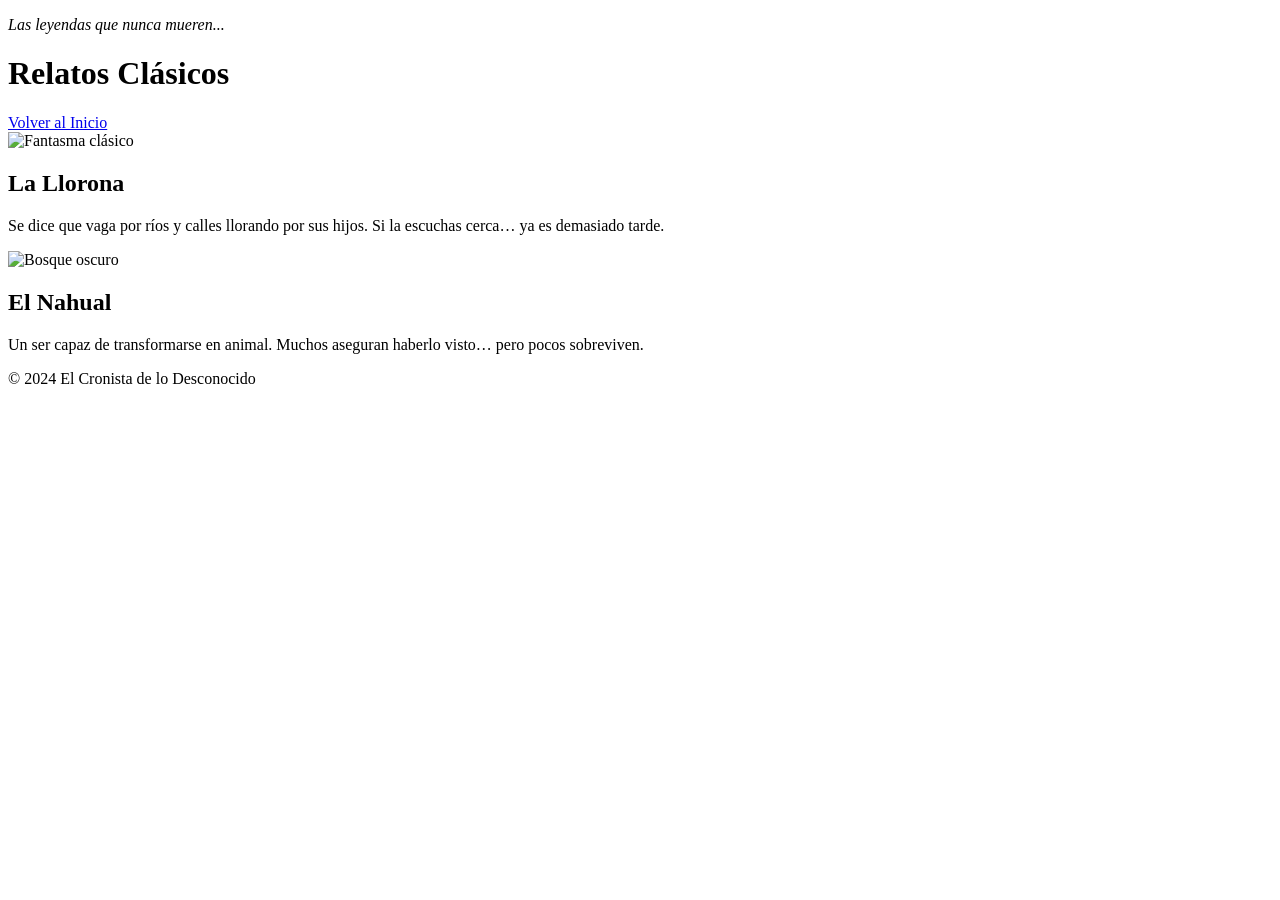
==== clasicos.html @ 6b89bf3b "Add files via upload" ====
<!DOCTYPE html>
<html lang="es">
<head>
<meta charset="UTF-8">
<title>Relatos Clásicos</title>

<meta name="viewport" content="width=device-width, initial-scale=1.0">

<link rel="stylesheet" href="css/clasicos.css">
</head>

<body>

<header>
    <p><em>Las leyendas que nunca mueren...</em></p>
    <h1>Relatos Clásicos</h1>

    <a href="el cronista de lo desconocido.html" class="btn">Volver al Inicio</a>
</header>

<section>

    <div class="clasico">
        <img src="fantasma.jpg" alt="Fantasma clásico">
        <div>
            <h2>La Llorona</h2>
            <p>
                Se dice que vaga por ríos y calles llorando por sus hijos.
                Si la escuchas cerca… ya es demasiado tarde.
            </p>
        </div>
    </div>

    <div class="clasico">
        <img src="bosque.jpg" alt="Bosque oscuro">
        <div>
            <h2>El Nahual</h2>
            <p>
                Un ser capaz de transformarse en animal.
                Muchos aseguran haberlo visto… pero pocos sobreviven.
            </p>
        </div>
    </div>

</section>

<footer>
    <p>&copy; 2024 El Cronista de lo Desconocido</p>
</footer>

</body>
</html>
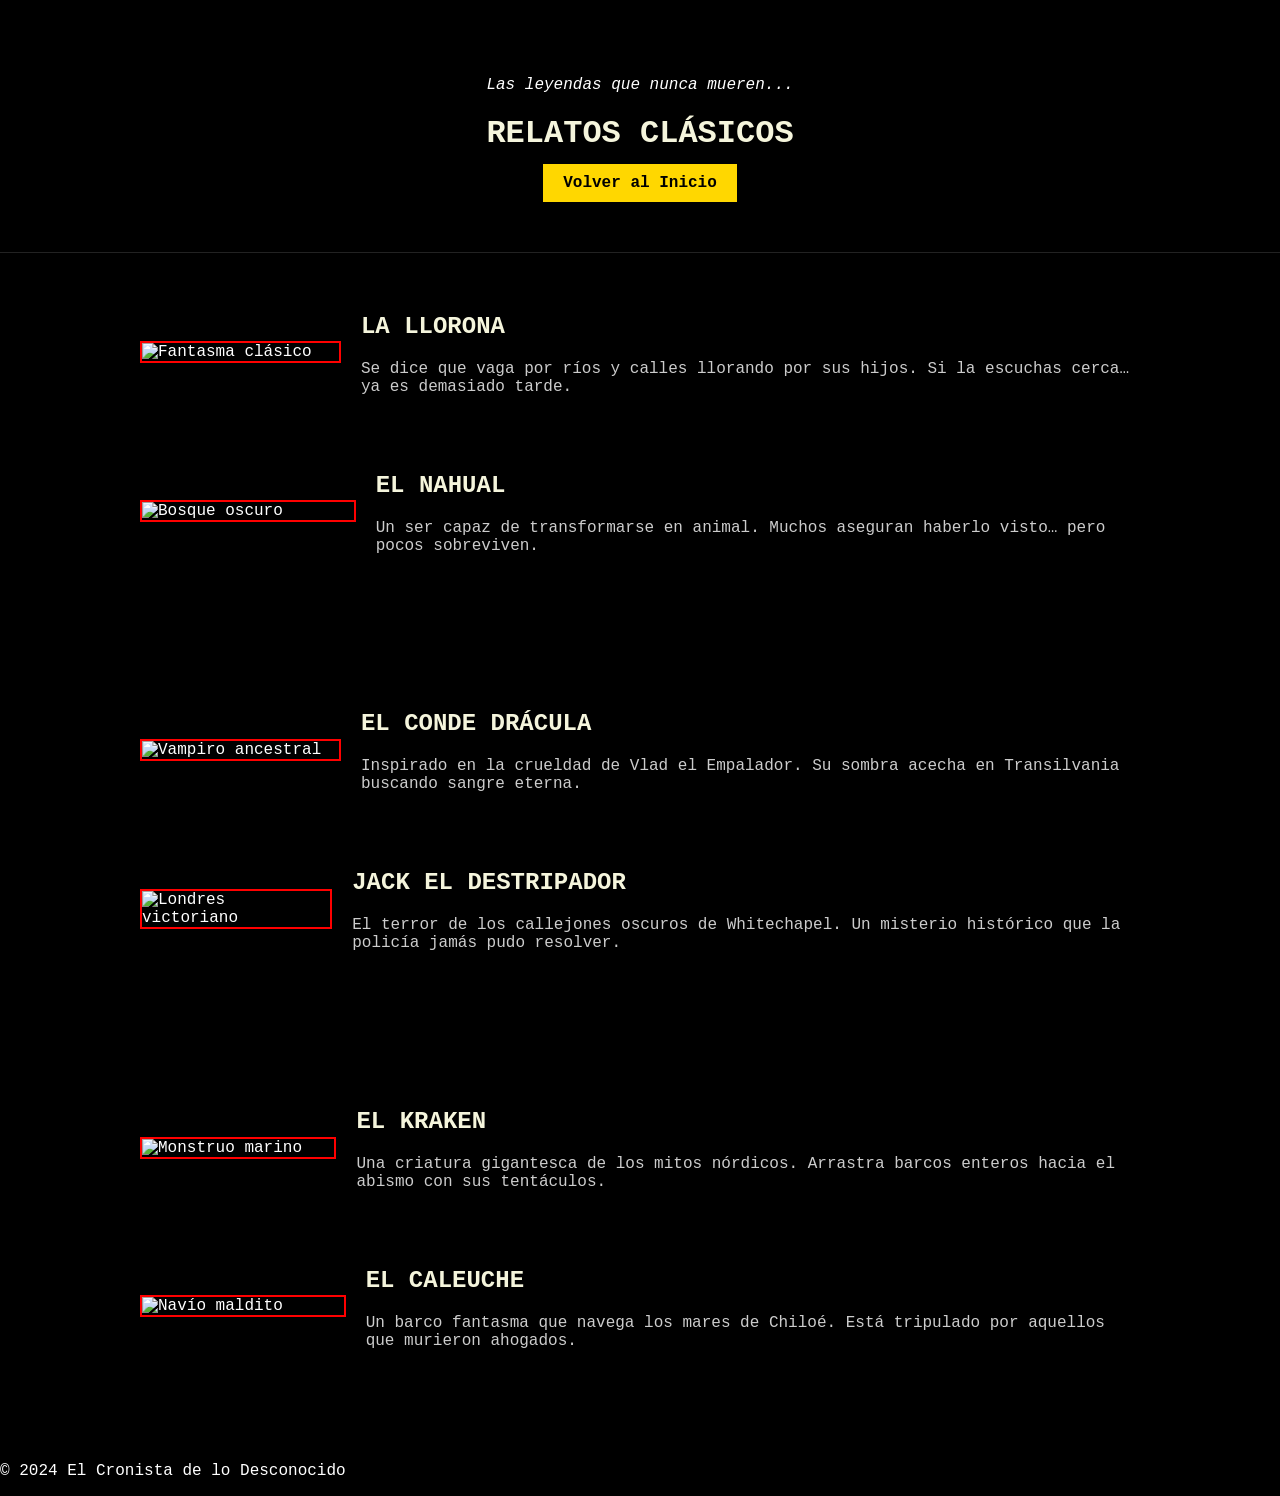
==== commit ba6e3c38: "Update clasicos.html" ====
--- a/clasicos.html
+++ b/clasicos.html
@@ -44,9 +44,63 @@
 
 </section>
 
+<!-- SECCIÓN NUEVA 1: MITOS DEL MUNDO -->
+<section>
+
+    <div class="clasico">
+        <img src="vampiro.jpg" alt="Vampiro ancestral">
+        <div>
+            <h2>El Conde Drácula</h2>
+            <p>
+                Inspirado en la crueldad de Vlad el Empalador. 
+                Su sombra acecha en Transilvania buscando sangre eterna.
+            </p>
+        </div>
+    </div>
+
+    <div class="clasico">
+        <img src="niebla.jpg" alt="Londres victoriano">
+        <div>
+            <h2>Jack el Destripador</h2>
+            <p>
+                El terror de los callejones oscuros de Whitechapel. 
+                Un misterio histórico que la policía jamás pudo resolver.
+            </p>
+        </div>
+    </div>
+
+</section>
+
+<!-- SECCIÓN NUEVA 2: TERROR EN EL MAR -->
+<section>
+
+    <div class="clasico">
+        <img src="oceano.jpg" alt="Monstruo marino">
+        <div>
+            <h2>El Kraken</h2>
+            <p>
+                Una criatura gigantesca de los mitos nórdicos. 
+                Arrastra barcos enteros hacia el abismo con sus tentáculos.
+            </p>
+        </div>
+    </div>
+
+    <div class="clasico">
+        <img src="barco-fantasma.jpg" alt="Navío maldito">
+        <div>
+            <h2>El Caleuche</h2>
+            <p>
+                Un barco fantasma que navega los mares de Chiloé. 
+                Está tripulado por aquellos que murieron ahogados.
+            </p>
+        </div>
+    </div>
+
+</section>
+
 <footer>
     <p>&copy; 2024 El Cronista de lo Desconocido</p>
 </footer>
 
 </body>
-</html>+</html>
--- a/css/clasicos.css
+++ b/css/clasicos.css
@@ -0,0 +1,57 @@
+body {
+    background-color: #000;
+    color: #fff;
+    font-family: 'Courier New', Courier, monospace;
+    margin: 0;
+}
+
+header {
+    text-align: center;
+    padding: 60px 20px;
+    border-bottom: 1px solid #222;
+}
+
+h1, h2 {
+    color: #F5F5DC;
+    text-transform: uppercase;
+}
+
+.btn {
+    background: #FFD700;
+    color: black;
+    padding: 10px 20px;
+    text-decoration: none;
+    font-weight: bold;
+}
+
+.btn:hover {
+    background: red;
+}
+
+section {
+    max-width: 1000px;
+    margin: auto;
+    padding: 40px;
+}
+
+.clasico {
+    display: flex;
+    gap: 20px;
+    margin-bottom: 40px;
+    align-items: center;
+}
+
+.clasico img {
+    width: 250px;
+    border: 2px solid red;
+}
+
+.clasico p {
+    color: #ccc;
+}
+
+@media (max-width: 700px) {
+    .clasico {
+        flex-direction: column;
+    }
+}
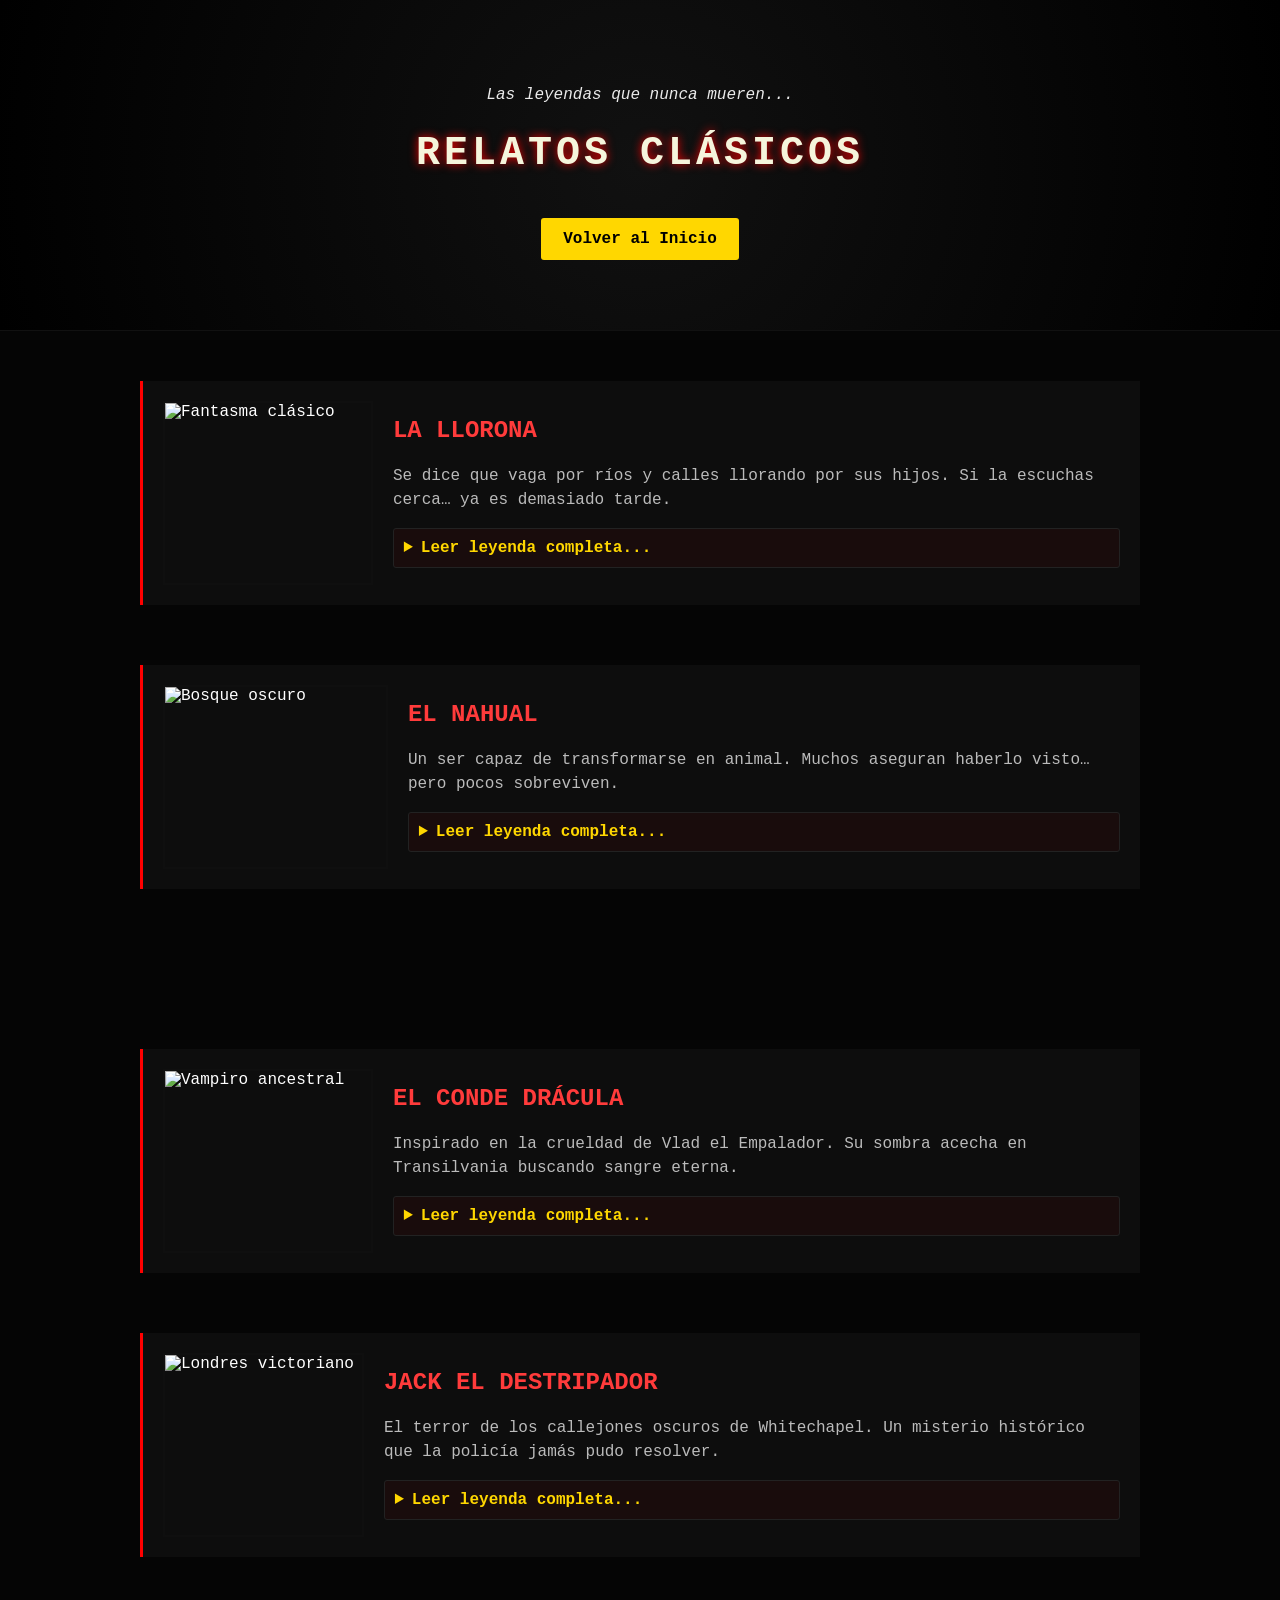
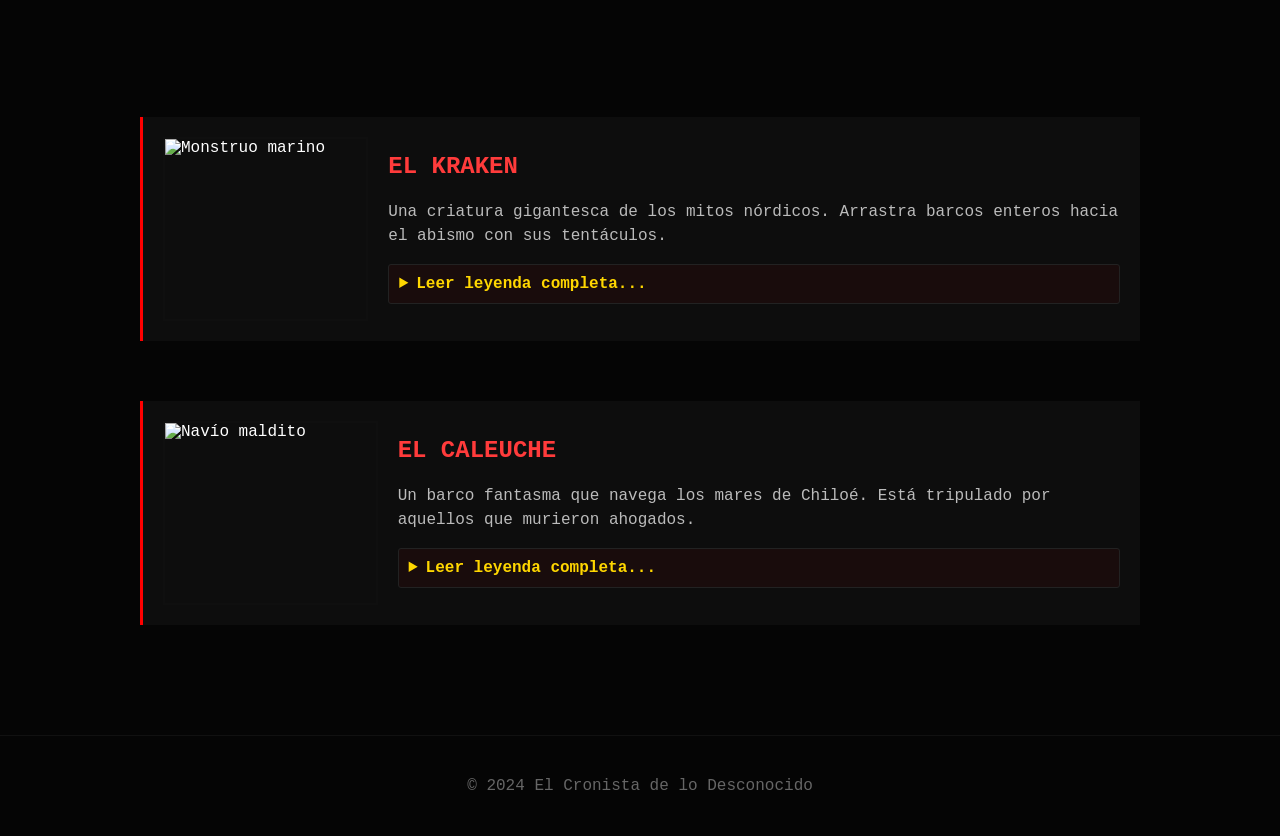
==== commit 6fb5c8ce: "Add files via upload" ====
--- a/clasicos.html
+++ b/clasicos.html
@@ -28,6 +28,13 @@
                 Se dice que vaga por ríos y calles llorando por sus hijos.
                 Si la escuchas cerca… ya es demasiado tarde.
             </p>
+            <!-- Desplegable con más información -->
+            <details>
+                <summary><strong>Leer leyenda completa...</strong></summary>
+                <p>
+                    El origen de este espectro se remonta a la época colonial (e incluso prehispánica). La historia más conocida habla de una mujer que, tras el abandono del hombre que amaba, ahogó a sus propios hijos en un arranque de locura. Al reaccionar y darse cuenta de su atrocidad, se quitó la vida. Desde entonces, su alma en pena está condenada a vagar eternamente, rompiendo el silencio de las noches con un lamento desgarrador que hiela la sangre de cualquiera que lo escuche: <em>"¡Ay, mis hijos!"</em>.
+                </p>
+            </details>
         </div>
     </div>
 
@@ -39,6 +46,13 @@
                 Un ser capaz de transformarse en animal.
                 Muchos aseguran haberlo visto… pero pocos sobreviven.
             </p>
+            <!-- Desplegable con más información -->
+            <details>
+                <summary><strong>Leer leyenda completa...</strong></summary>
+                <p>
+                    En la cosmovisión mesoamericana, el nahual es una especie de brujo o chamán con la capacidad espiritual y física de transmutar su cuerpo en el de una criatura salvaje, comúnmente un lobo, un jaguar, un perro negro o un ave de rapiña. Mientras que algunos nahuales usaban este don para proteger a sus comunidades, las leyendas rurales más oscuras hablan de seres malévolos que roban ganado, maldicen cosechas y se alimentan de la energía de los incautos durante las noches de luna llena.
+                </p>
+            </details>
         </div>
     </div>
 
@@ -55,6 +69,13 @@
                 Inspirado en la crueldad de Vlad el Empalador. 
                 Su sombra acecha en Transilvania buscando sangre eterna.
             </p>
+            <!-- Desplegable con más información -->
+            <details>
+                <summary><strong>Leer leyenda completa...</strong></summary>
+                <p>
+                    Inmortalizado por Bram Stoker en 1897, este aristócrata transilvano habita en un castillo ruinoso entre la niebla de los Cárpatos. Posee una fuerza sobrehumana, el poder de comandar a las criaturas de la noche y de convertirse en murciélago o niebla. Sin embargo, su inmortalidad tiene un precio: el sol lo debilita, las cruces y el ajo lo repelen, y vive condenado a una sed insaciable de sangre humana para mantener su juventud eterna, recordando siempre el oscuro legado de empalamientos de su contraparte real.
+                </p>
+            </details>
         </div>
     </div>
 
@@ -66,6 +87,13 @@
                 El terror de los callejones oscuros de Whitechapel. 
                 Un misterio histórico que la policía jamás pudo resolver.
             </p>
+            <!-- Desplegable con más información -->
+            <details>
+                <summary><strong>Leer leyenda completa...</strong></summary>
+                <p>
+                    En el otoño de 1888, el distrito de Whitechapel en Londres se convirtió en el escenario de una serie de brutales crímenes que conmocionaron al mundo. El asesino, autodenominado "Jack" en macabras cartas enviadas a la prensa, atacaba en la más absoluta oscuridad y demostraba un conocimiento anatómico casi quirúrgico al mutilar a sus víctimas. A pesar de los esfuerzos de Scotland Yard y de cientos de teorías que involucraban desde médicos hasta miembros de la realeza, su verdadera identidad se perdió para siempre en la niebla de la historia.
+                </p>
+            </details>
         </div>
     </div>
 
@@ -82,6 +110,13 @@
                 Una criatura gigantesca de los mitos nórdicos. 
                 Arrastra barcos enteros hacia el abismo con sus tentáculos.
             </p>
+            <!-- Desplegable con más información -->
+            <details>
+                <summary><strong>Leer leyenda completa...</strong></summary>
+                <p>
+                    Los antiguos marineros escandinavos temían adentrarse en las aguas profundas del océano por miedo a despertar a esta bestia colosal. Descrito como una mezcla entre calamar gigante y pulpo de proporciones descomunales, se decía que el verdadero peligro no eran solo sus colosales tentáculos capaces de partir un navío de guerra a la mitad, sino el gigantesco remolino que generaba al sumergirse de golpe, arrastrando todo a su paso hacia el fondo del mar.
+                </p>
+            </details>
         </div>
     </div>
 
@@ -93,6 +128,13 @@
                 Un barco fantasma que navega los mares de Chiloé. 
                 Está tripulado por aquellos que murieron ahogados.
             </p>
+            <!-- Desplegable con más información -->
+            <details>
+                <summary><strong>Leer leyenda completa...</strong></summary>
+                <p>
+                    En el archipiélago de Chiloé, al sur de Chile, se habla de un navío iluminado que navega velozmente tanto sobre la superficie como bajo las profundidades marinas. El Caleuche es un barco consciente y maldito; sus tripulantes son esclavos eternos o brujos poderosos. Se dice que a bordo se escuchan músicas festivas y risas continuas para atraer a los navegantes náufragos o perdidos en la noche. Quien lo mira fijamente corre el riesgo de quedar con la boca torcida o sufrir una muerte repentina por el impacto de su magia.
+                </p>
+            </details>
         </div>
     </div>
 
@@ -103,4 +145,4 @@
 </footer>
 
 </body>
-</html>
+</html>
--- a/css/clasicos.css
+++ b/css/clasicos.css
@@ -1,57 +1,149 @@
 body {
-    background-color: #000;
-    color: #fff;
+    background-color: #050505;
+    color: #eaeaea;
     font-family: 'Courier New', Courier, monospace;
     margin: 0;
 }
 
+/* HEADER */
 header {
     text-align: center;
-    padding: 60px 20px;
-    border-bottom: 1px solid #222;
+    padding: 70px 20px;
+    border-bottom: 1px solid #111;
+    background: radial-gradient(circle, #111 0%, #000 100%);
 }
 
-h1, h2 {
-    color: #F5F5DC;
+h1 {
+    color: #f5f5dc;
     text-transform: uppercase;
+    letter-spacing: 4px;
+    font-size: 2.5rem;
+    text-shadow: 0 0 10px red;
 }
 
+/* BOTÓN */
 .btn {
+    display: inline-block;
     background: #FFD700;
     color: black;
-    padding: 10px 20px;
+    padding: 12px 22px;
+    margin-top: 15px;
     text-decoration: none;
     font-weight: bold;
+    transition: 0.3s;
+    border-radius: 3px;
 }
 
 .btn:hover {
     background: red;
+    color: white;
+    transform: scale(1.05);
 }
 
+/* CONTENIDO */
 section {
     max-width: 1000px;
     margin: auto;
-    padding: 40px;
+    padding: 50px 20px;
 }
 
+/* RELATOS (Equivalente a tu clase .clasico en el HTML) */
 .clasico {
     display: flex;
     gap: 20px;
-    margin-bottom: 40px;
+    margin-bottom: 60px;
     align-items: center;
+    padding: 20px;
+    border-left: 3px solid red;
+    background: rgba(255,255,255,0.03);
+    transition: 0.4s;
 }
 
+.clasico:hover {
+    transform: scale(1.02);
+    box-shadow: 0 0 25px rgba(255,0,0,0.3);
+}
+
+/* IMÁGENES */
 .clasico img {
-    width: 250px;
-    border: 2px solid red;
+    width: 280px;
+    height: 180px;
+    object-fit: cover;
+    border: 2px solid #222;
+    filter: grayscale(30%) contrast(120%);
+    transition: 0.3s;
+}
+
+.clasico img:hover {
+    filter: grayscale(0%) contrast(140%);
+    transform: scale(1.05);
+}
+
+/* TEXTO */
+.clasico h2 {
+    color: #ff3b3b;
+    text-transform: uppercase;
+    margin-top: 0;
 }
 
 .clasico p {
-    color: #ccc;
+    color: #bbb;
+    line-height: 1.5;
 }
 
-@media (max-width: 700px) {
+/* ESTILOS NUEVOS ADAPTADOS PARA LOS DESPLEGABLES */
+details {
+    margin-top: 15px;
+    background: rgba(255, 0, 0, 0.05);
+    padding: 10px;
+    border-radius: 3px;
+    border: 1px solid #222;
+    transition: 0.3s;
+}
+
+details[open] {
+    border-color: red;
+    background: rgba(255, 0, 0, 0.08);
+}
+
+summary {
+    color: #FFD700;
+    cursor: pointer;
+    font-weight: bold;
+    outline: none;
+    transition: 0.3s;
+    user-select: none;
+}
+
+summary:hover {
+    color: red;
+    text-shadow: 0 0 5px rgba(255, 0, 0, 0.5);
+}
+
+details p {
+    margin-top: 10px;
+    font-size: 0.95rem;
+    border-top: 1px dashed rgba(255, 0, 0, 0.3);
+    padding-top: 10px;
+}
+
+/* FOOTER */
+footer {
+    text-align: center;
+    padding: 25px;
+    border-top: 1px solid #111;
+    color: #666;
+}
+
+/* RESPONSIVE */
+@media (max-width: 768px) {
     .clasico {
         flex-direction: column;
+        text-align: center;
+    }
+
+    .clasico img {
+        width: 100%;
+        height: auto;
     }
 }
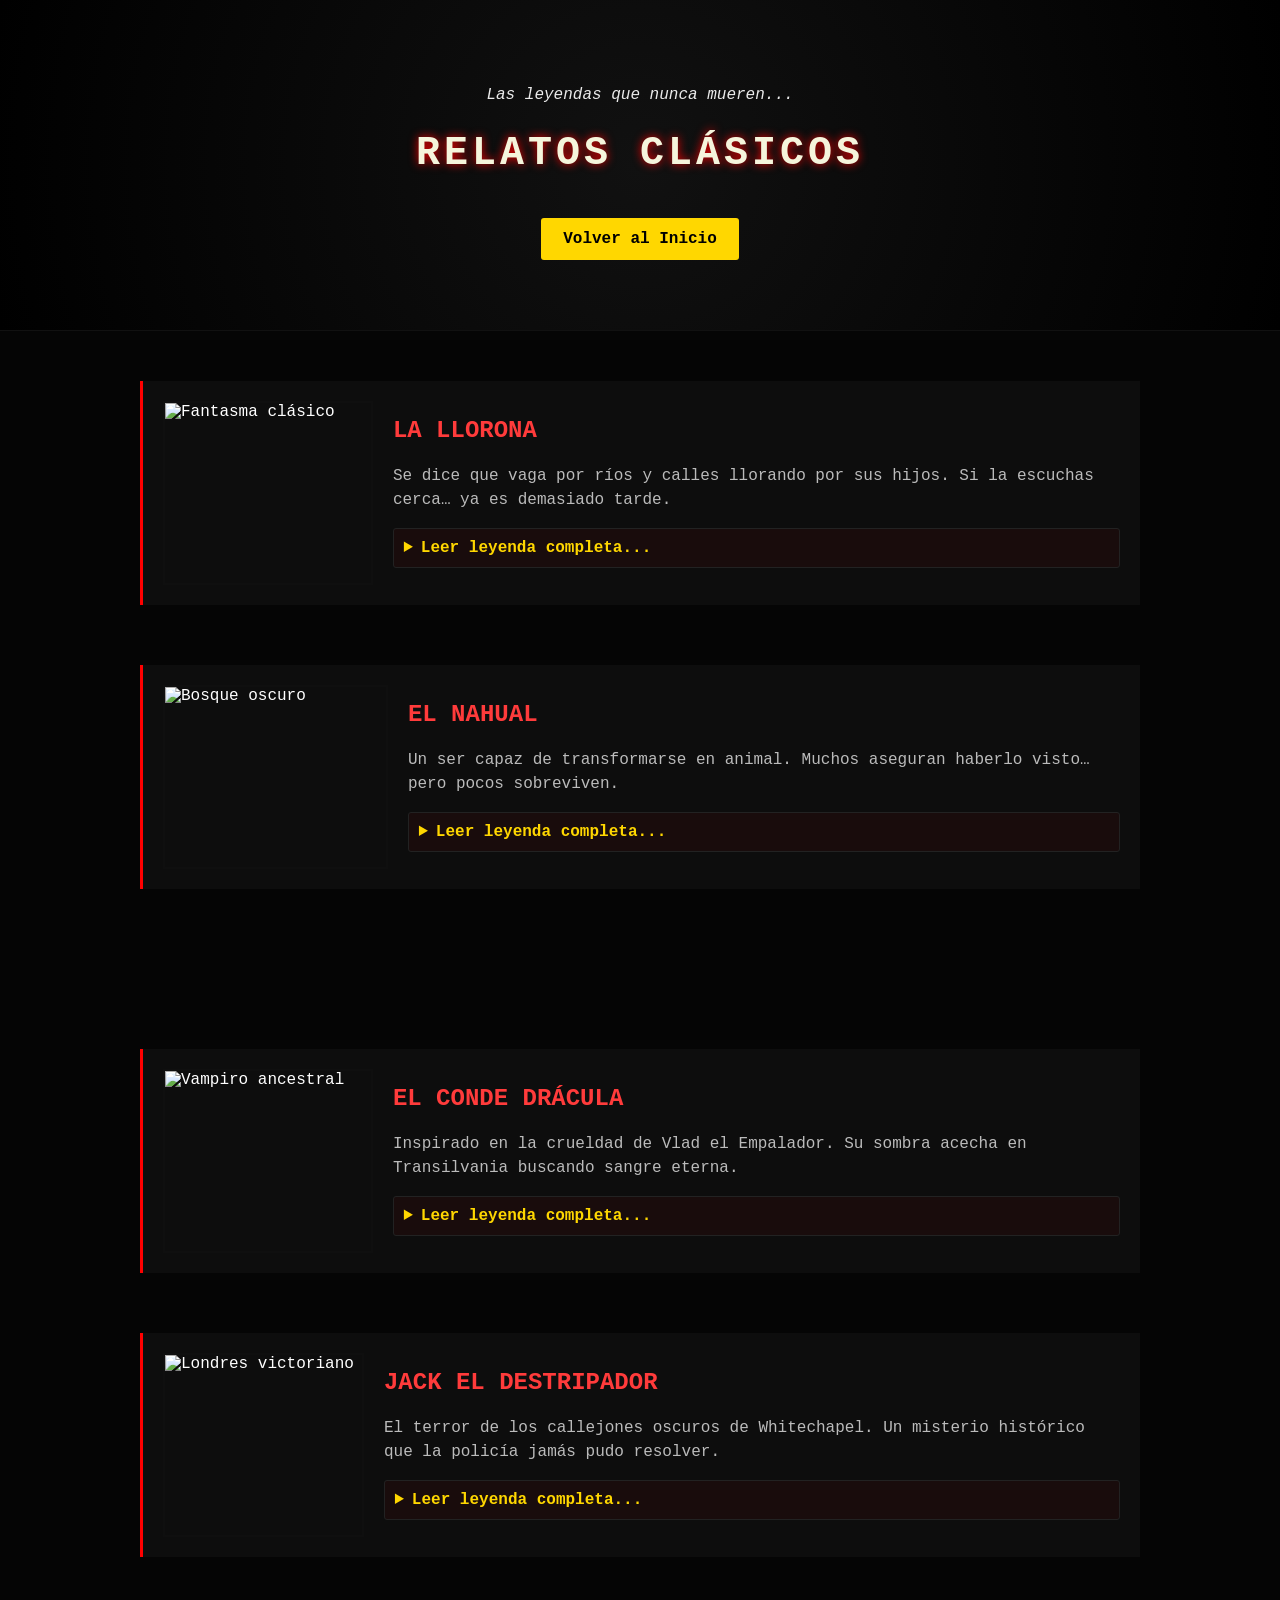
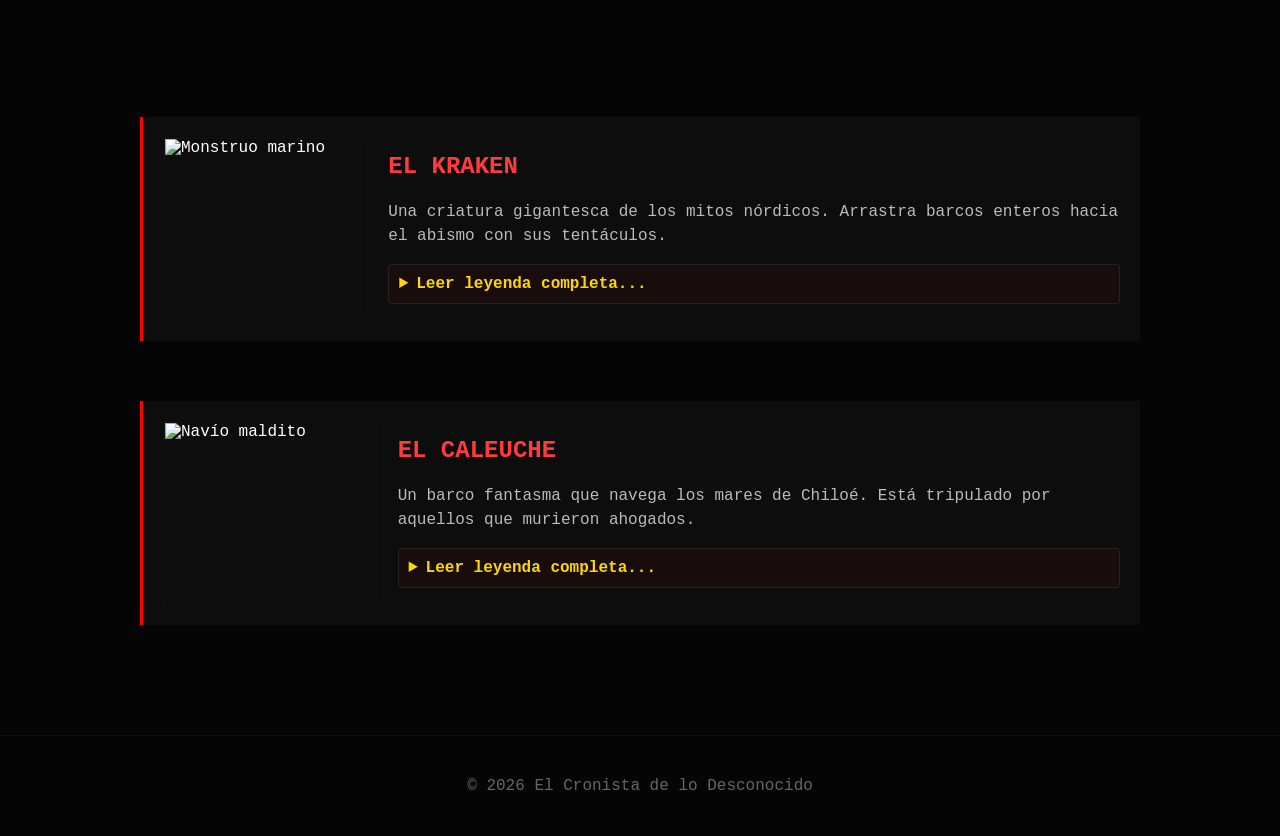
==== commit 731b0df6: "Add files via upload" ====
--- a/clasicos.html
+++ b/clasicos.html
@@ -15,13 +15,15 @@
     <p><em>Las leyendas que nunca mueren...</em></p>
     <h1>Relatos Clásicos</h1>
 
-    <a href="el cronista de lo desconocido.html" class="btn">Volver al Inicio</a>
+    <!-- CORREGIDO: Enlace limpio hacia la página de inicio index.html -->
+    <a href="index.html" class="btn">Volver al Inicio</a>
 </header>
 
 <section>
 
     <div class="clasico">
-        <img src="fantasma.jpg" alt="Fantasma clásico">
+        <!-- CORREGIDO: Ruta estandarizada a la carpeta Img/ -->
+        <img src="Img/fantasma.jpg" alt="Fantasma clásico">
         <div>
             <h2>La Llorona</h2>
             <p>
@@ -30,7 +32,7 @@
             </p>
             <!-- Desplegable con más información -->
             <details>
-                <summary><strong>Leer leyenda completa...</strong></summary>
+                <summary style="color: #FFD700; cursor: pointer;"><strong>Leer leyenda completa...</strong></summary>
                 <p>
                     El origen de este espectro se remonta a la época colonial (e incluso prehispánica). La historia más conocida habla de una mujer que, tras el abandono del hombre que amaba, ahogó a sus propios hijos en un arranque de locura. Al reaccionar y darse cuenta de su atrocidad, se quitó la vida. Desde entonces, su alma en pena está condenada a vagar eternamente, rompiendo el silencio de las noches con un lamento desgarrador que hiela la sangre de cualquiera que lo escuche: <em>"¡Ay, mis hijos!"</em>.
                 </p>
@@ -39,7 +41,8 @@
     </div>
 
     <div class="clasico">
-        <img src="bosque.jpg" alt="Bosque oscuro">
+        <!-- CORREGIDO: Ruta estandarizada a la carpeta Img/ -->
+        <img src="Img/bosque.jpg" alt="Bosque oscuro">
         <div>
             <h2>El Nahual</h2>
             <p>
@@ -48,7 +51,7 @@
             </p>
             <!-- Desplegable con más información -->
             <details>
-                <summary><strong>Leer leyenda completa...</strong></summary>
+                <summary style="color: #FFD700; cursor: pointer;"><strong>Leer leyenda completa...</strong></summary>
                 <p>
                     En la cosmovisión mesoamericana, el nahual es una especie de brujo o chamán con la capacidad espiritual y física de transmutar su cuerpo en el de una criatura salvaje, comúnmente un lobo, un jaguar, un perro negro o un ave de rapiña. Mientras que algunos nahuales usaban este don para proteger a sus comunidades, las leyendas rurales más oscuras hablan de seres malévolos que roban ganado, maldicen cosechas y se alimentan de la energía de los incautos durante las noches de luna llena.
                 </p>
@@ -62,7 +65,8 @@
 <section>
 
     <div class="clasico">
-        <img src="vampiro.jpg" alt="Vampiro ancestral">
+        <!-- CORREGIDO: Ruta estandarizada a la carpeta Img/ -->
+        <img src="Img/vampiro.jpg" alt="Vampiro ancestral">
         <div>
             <h2>El Conde Drácula</h2>
             <p>
@@ -71,7 +75,7 @@
             </p>
             <!-- Desplegable con más información -->
             <details>
-                <summary><strong>Leer leyenda completa...</strong></summary>
+                <summary style="color: #FFD700; cursor: pointer;"><strong>Leer leyenda completa...</strong></summary>
                 <p>
                     Inmortalizado por Bram Stoker en 1897, este aristócrata transilvano habita en un castillo ruinoso entre la niebla de los Cárpatos. Posee una fuerza sobrehumana, el poder de comandar a las criaturas de la noche y de convertirse en murciélago o niebla. Sin embargo, su inmortalidad tiene un precio: el sol lo debilita, las cruces y el ajo lo repelen, y vive condenado a una sed insaciable de sangre humana para mantener su juventud eterna, recordando siempre el oscuro legado de empalamientos de su contraparte real.
                 </p>
@@ -80,7 +84,8 @@
     </div>
 
     <div class="clasico">
-        <img src="niebla.jpg" alt="Londres victoriano">
+        <!-- CORREGIDO: Ruta estandarizada a la carpeta Img/ -->
+        <img src="Img/niebla.jpg" alt="Londres victoriano">
         <div>
             <h2>Jack el Destripador</h2>
             <p>
@@ -89,7 +94,7 @@
             </p>
             <!-- Desplegable con más información -->
             <details>
-                <summary><strong>Leer leyenda completa...</strong></summary>
+                <summary style="color: #FFD700; cursor: pointer;"><strong>Leer leyenda completa...</strong></summary>
                 <p>
                     En el otoño de 1888, el distrito de Whitechapel en Londres se convirtió en el escenario de una serie de brutales crímenes que conmocionaron al mundo. El asesino, autodenominado "Jack" en macabras cartas enviadas a la prensa, atacaba en la más absoluta oscuridad y demostraba un conocimiento anatómico casi quirúrgico al mutilar a sus víctimas. A pesar de los esfuerzos de Scotland Yard y de cientos de teorías que involucraban desde médicos hasta miembros de la realeza, su verdadera identidad se perdió para siempre en la niebla de la historia.
                 </p>
@@ -103,7 +108,8 @@
 <section>
 
     <div class="clasico">
-        <img src="oceano.jpg" alt="Monstruo marino">
+        <!-- CORREGIDO: Ruta estandarizada a la carpeta Img/ -->
+        <img src="Img/oceano.jpg" alt="Monstruo marino">
         <div>
             <h2>El Kraken</h2>
             <p>
@@ -112,7 +118,7 @@
             </p>
             <!-- Desplegable con más información -->
             <details>
-                <summary><strong>Leer leyenda completa...</strong></summary>
+                <summary style="color: #FFD700; cursor: pointer;"><strong>Leer leyenda completa...</strong></summary>
                 <p>
                     Los antiguos marineros escandinavos temían adentrarse en las aguas profundas del océano por miedo a despertar a esta bestia colosal. Descrito como una mezcla entre calamar gigante y pulpo de proporciones descomunales, se decía que el verdadero peligro no eran solo sus colosales tentáculos capaces de partir un navío de guerra a la mitad, sino el gigantesco remolino que generaba al sumergirse de golpe, arrastrando todo a su paso hacia el fondo del mar.
                 </p>
@@ -121,7 +127,8 @@
     </div>
 
     <div class="clasico">
-        <img src="barco-fantasma.jpg" alt="Navío maldito">
+        <!-- CORREGIDO: Ruta estandarizada a la carpeta Img/ -->
+        <img src="Img/barco-fantasma.jpg" alt="Navío maldito">
         <div>
             <h2>El Caleuche</h2>
             <p>
@@ -130,7 +137,7 @@
             </p>
             <!-- Desplegable con más información -->
             <details>
-                <summary><strong>Leer leyenda completa...</strong></summary>
+                <summary style="color: #FFD700; cursor: pointer;"><strong>Leer leyenda completa...</strong></summary>
                 <p>
                     En el archipiélago de Chiloé, al sur de Chile, se habla de un navío iluminado que navega velozmente tanto sobre la superficie como bajo las profundidades marinas. El Caleuche es un barco consciente y maldito; sus tripulantes son esclavos eternos o brujos poderosos. Se dice que a bordo se escuchan músicas festivas y risas continuas para atraer a los navegantes náufragos o perdidos en la noche. Quien lo mira fijamente corre el riesgo de quedar con la boca torcida o sufrir una muerte repentina por el impacto de su magia.
                 </p>
@@ -141,7 +148,7 @@
 </section>
 
 <footer>
-    <p>&copy; 2024 El Cronista de lo Desconocido</p>
+    <p>&copy; 2026 El Cronista de lo Desconocido</p>
 </footer>
 
 </body>
